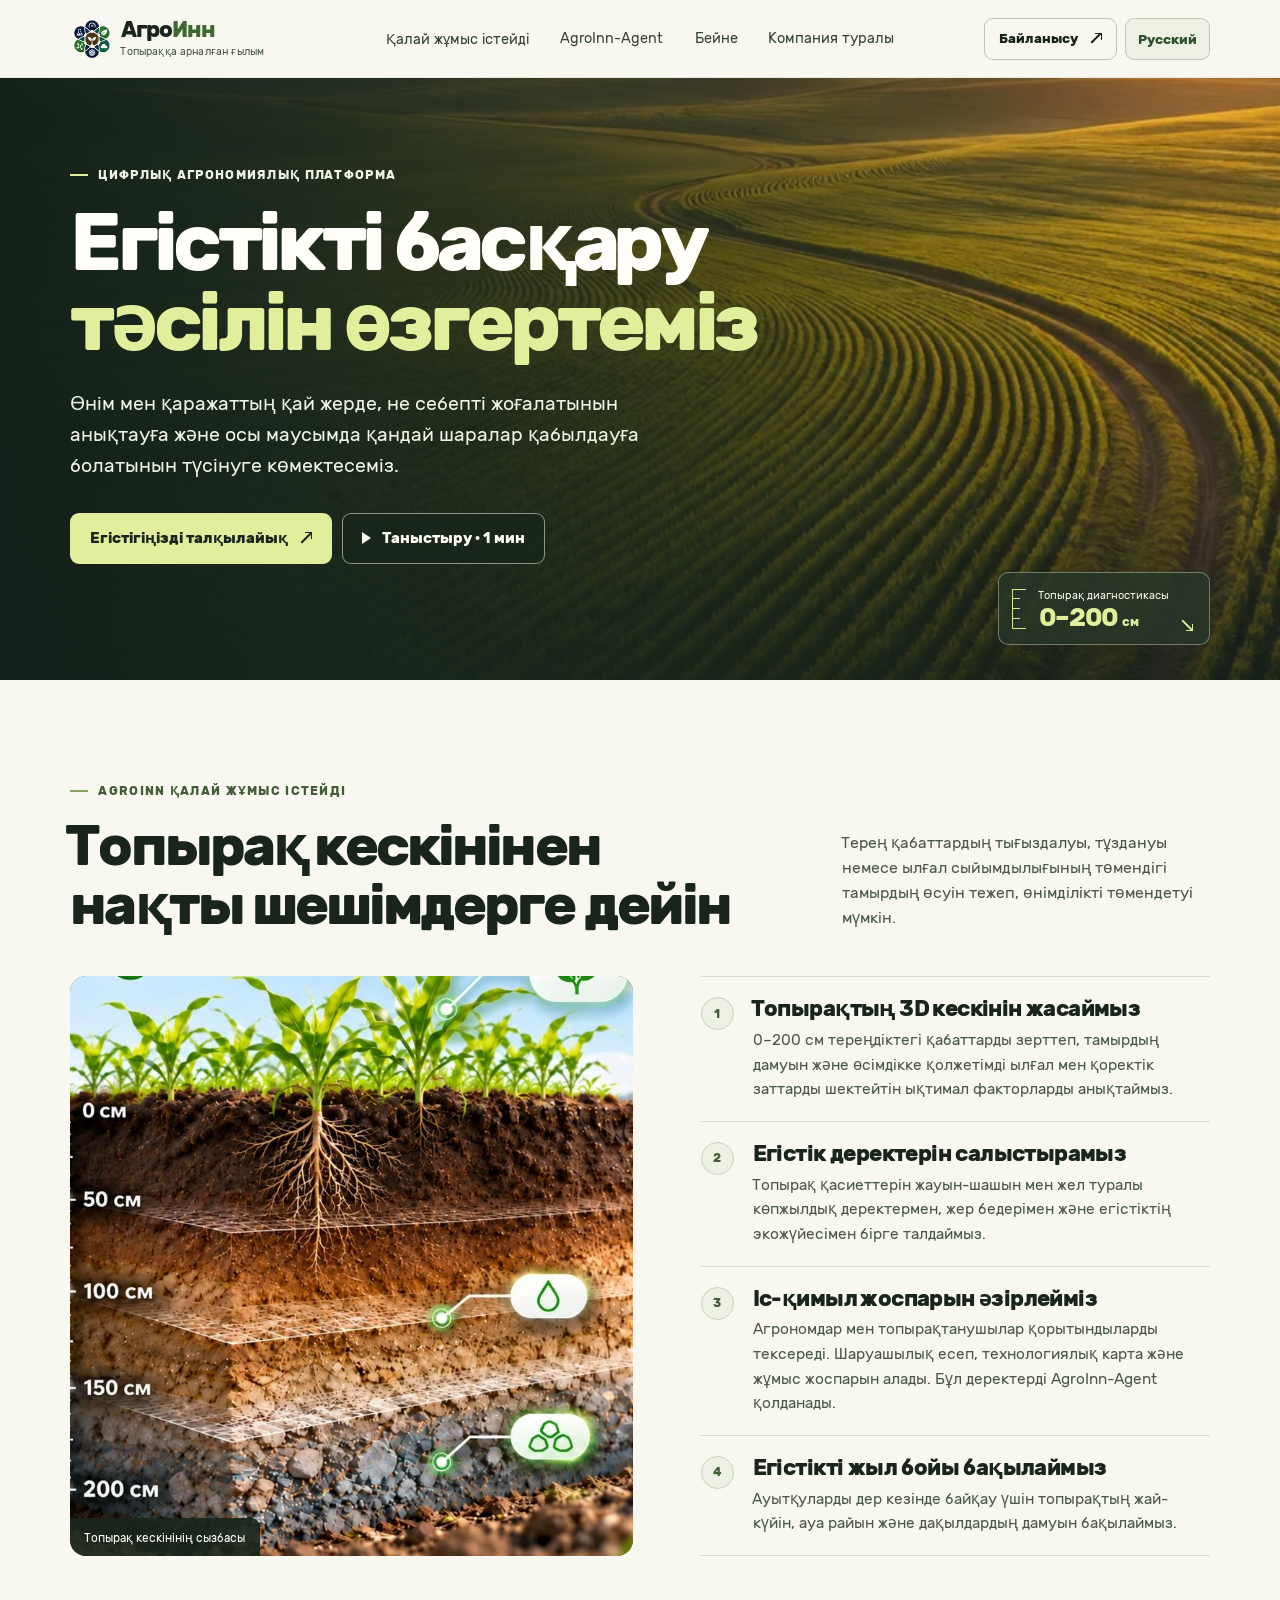
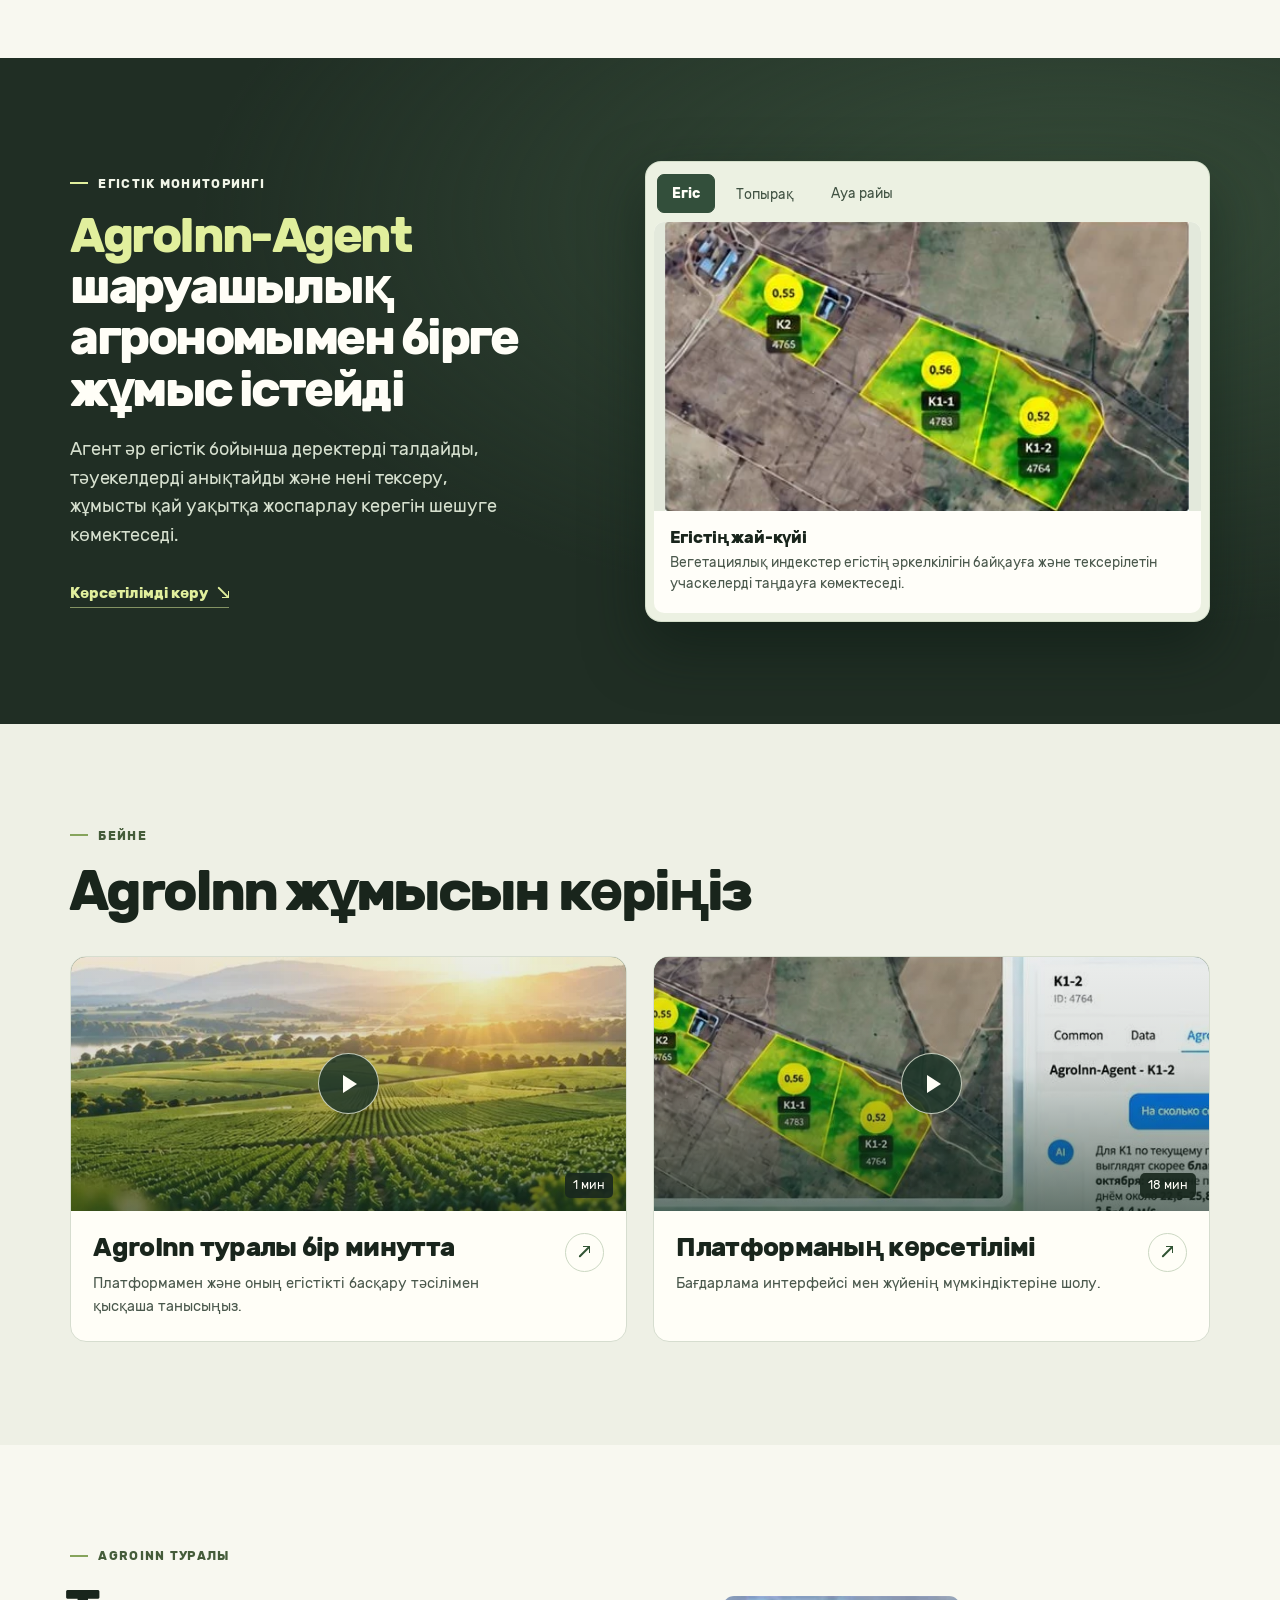
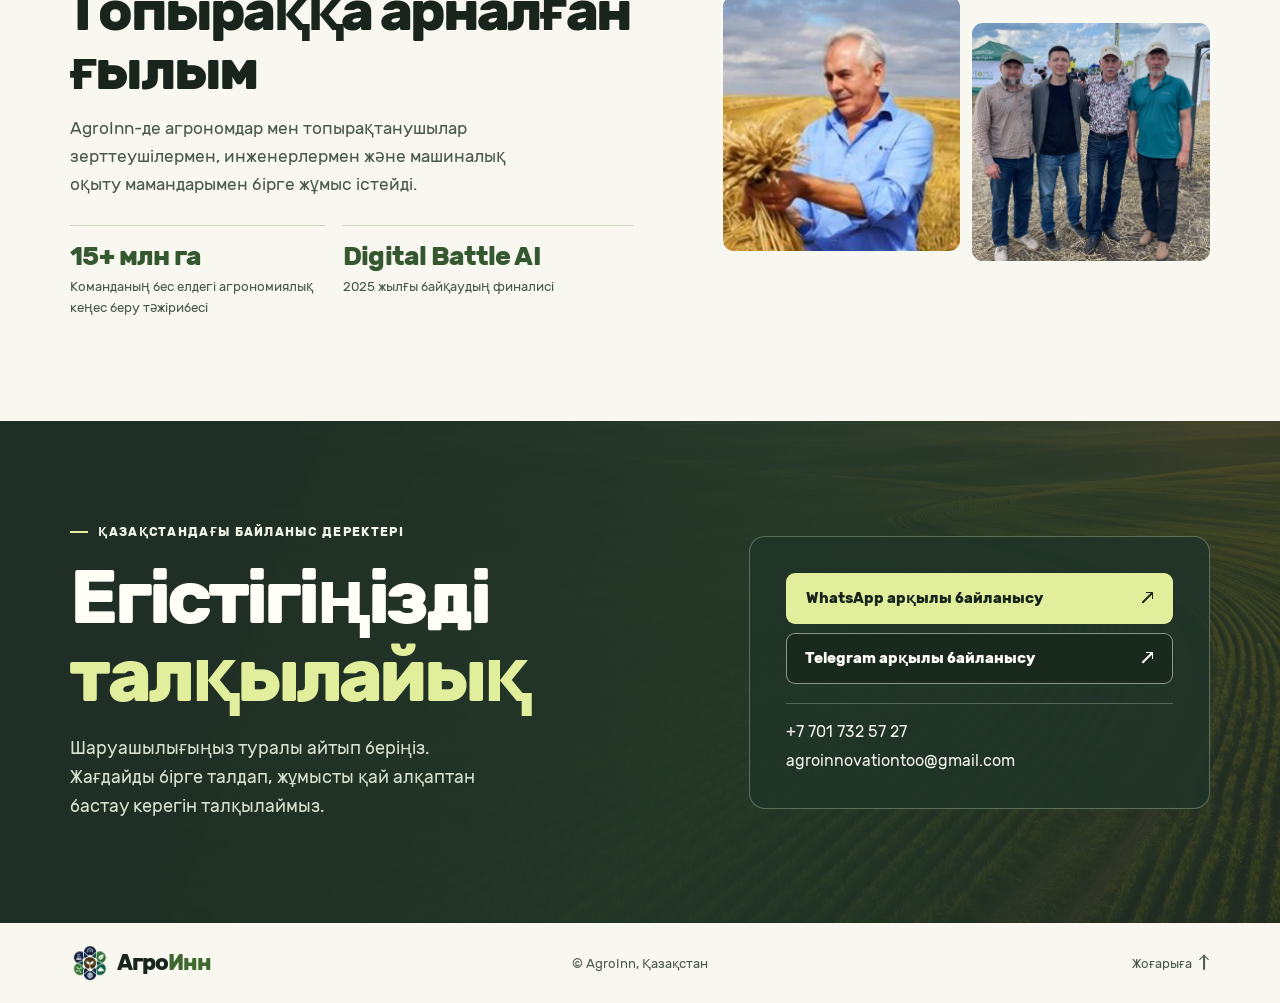
==== kk/index.html @ c6fe21a0 "Publish the bilingual AgroInn site Deploy the Russian and Kazakh pages and their shared static asset" ====
<!doctype html>
<html lang="kk" id="top">
<head>
  <meta charset="utf-8">
  <meta name="viewport" content="width=device-width, initial-scale=1">
  <meta name="theme-color" content="#f8f8f0">
  <title>AgroInn Қазақстан — цифрлық агрономиялық платформа</title>
  <meta name="description" content="AgroInn топырақты терең диагностикалауды, егістікті жыл бойы бақылауды және AgroInn-Agent арқылы агрономға қолдау көрсетуді біріктіреді.">
  <meta property="og:type" content="website">
  <meta property="og:locale" content="kk_KZ">
  <meta property="og:locale:alternate" content="ru_KZ">
  <meta property="og:title" content="AgroInn Қазақстан — цифрлық агрономиялық платформа">
  <meta property="og:description" content="Егістігіңіздің өнімділігін қандай факторлар шектейтінін және осы маусымда қандай шаралар қабылдауға болатынын біліңіз.">
  <meta property="og:image" content="https://agroinn.kz/assets/field-sunrise.webp">
  <link rel="canonical" href="https://agroinn.kz/kk/">
  <link rel="alternate" hreflang="ru-KZ" href="https://agroinn.kz/">
  <link rel="alternate" hreflang="kk-KZ" href="https://agroinn.kz/kk/">
  <link rel="icon" type="image/png" href="../assets/agroinn-mark.png">
  <link rel="preload" href="../assets/rubik-bold.woff" as="font" type="font/woff" crossorigin>
  <link rel="stylesheet" href="../assets/styles.css">
  <script src="../assets/site.js" defer></script>
</head>
<body>
  <a class="skip-link" href="#main">Мазмұнға өту</a>
  <header class="site-header">
    <div class="wrap header-inner">
      <a class="brand" href="#top" aria-label="АгроИнн — басты бетке">
        <img src="../assets/agroinn-mark.png" width="42" height="42" alt="">
        <span class="brand-copy"><strong>Агро<span>Инн</span></strong><small>Топыраққа арналған ғылым</small></span>
      </a>
      <button class="menu-toggle" type="button" aria-label="Мәзір" aria-expanded="false" aria-controls="main-nav" hidden>
        <span class="menu-icon" aria-hidden="true"></span><span class="menu-label">Мәзір</span>
      </button>
      <nav class="main-nav" id="main-nav" aria-label="Сайт бөлімдері">
        <a href="#method">Қалай жұмыс істейді</a>
        <a href="#agent">AgroInn-Agent</a>
        <a href="#video">Бейне</a>
        <a href="#about">Компания туралы</a>
        <a class="mobile-contact" href="#contacts">Байланысу <span class="arrow" aria-hidden="true"></span></a>
      </nav>
      <div class="header-actions">
        <a class="button button-header" href="#contacts">Байланысу <span class="arrow" aria-hidden="true"></span></a>
        <a class="language-toggle" href="../" lang="ru" hreflang="ru" rel="alternate">Русский</a>
      </div>
    </div>
  </header>

  <main id="main">
    <section class="hero" aria-labelledby="hero-title">
      <picture class="hero-photo">
        <source media="(max-width: 680px)" srcset="../assets/field-mobile.webp">
        <img src="../assets/field-sunrise.webp" width="1536" height="1024" alt="" fetchpriority="high">
      </picture>
      <div class="wrap hero-inner">
        <div class="hero-copy">
          <p class="eyebrow eyebrow-light">Цифрлық агрономиялық платформа</p>
          <h1 id="hero-title">Егістікті басқару<br class="hero-break"> <span>тәсілін өзгертеміз</span></h1>
          <p class="hero-description">Өнім мен қаражаттың қай жерде, не себепті жоғалатынын анықтауға және осы маусымда қандай шаралар қабылдауға болатынын түсінуге көмектесеміз.</p>
          <div class="hero-actions">
            <a class="button button-lime" href="#contacts">Егістігіңізді талқылайық <span class="arrow" aria-hidden="true"></span></a>
            <a class="button button-glass" href="https://youtu.be/B897AYDTx4U?si=ij5nQK2fVqhnhRYi" target="_blank" rel="noopener noreferrer">
              <span class="play-triangle" aria-hidden="true"></span>Таныстыру · 1 мин
            </a>
          </div>
        </div>
        <a class="hero-depth" href="#method" aria-label="0–200 сантиметр тереңдіктегі топырақ диагностикасы қалай жүргізіледі">
          <span class="depth-scale" aria-hidden="true"></span>
          <span class="depth-copy">
            <span class="depth-label">Топырақ диагностикасы</span>
            <strong>0–200 <small>см</small></strong>
          </span>
          <span class="depth-arrow arrow arrow-down-right" aria-hidden="true"></span>
        </a>
      </div>
    </section>

    <section class="method section" id="method" aria-labelledby="method-title">
      <div class="wrap">
        <p class="eyebrow">AgroInn қалай жұмыс істейді</p>
        <div class="section-intro">
          <h2 id="method-title">Топырақ кескінінен<br class="wide-break"> нақты шешімдерге дейін</h2>
          <p>Терең қабаттардың тығыздалуы, тұздануы немесе ылғал сыйымдылығының төмендігі тамырдың өсуін тежеп, өнімділікті төмендетуі мүмкін.</p>
        </div>
        <div class="method-grid">
          <figure class="soil-figure">
            <img src="../assets/soil-profile.webp" width="975" height="804" alt="Өсімдік тамырлары мен 200 сантиметрге дейінгі тереңдік шкаласы көрсетілген топырақ кескіні" loading="lazy">
            <figcaption>Топырақ кескінінің сызбасы</figcaption>
          </figure>
          <ol class="method-steps" role="list">
            <li>
              <span class="step-number" aria-hidden="true">1</span>
              <div><h3>Топырақтың 3D кескінін жасаймыз</h3><p>0–200 см тереңдіктегі қабаттарды зерттеп, тамырдың дамуын және өсімдікке қолжетімді ылғал мен қоректік заттарды шектейтін ықтимал факторларды анықтаймыз.</p></div>
            </li>
            <li>
              <span class="step-number" aria-hidden="true">2</span>
              <div><h3>Егістік деректерін салыстырамыз</h3><p>Топырақ қасиеттерін жауын-шашын мен жел туралы көпжылдық деректермен, жер бедерімен және егістіктің экожүйесімен бірге талдаймыз.</p></div>
            </li>
            <li>
              <span class="step-number" aria-hidden="true">3</span>
              <div><h3>Іс-қимыл жоспарын әзірлейміз</h3><p>Агрономдар мен топырақтанушылар қорытындыларды тексереді. Шаруашылық есеп, технологиялық карта және жұмыс жоспарын алады. Бұл деректерді AgroInn-Agent қолданады.</p></div>
            </li>
            <li>
              <span class="step-number" aria-hidden="true">4</span>
              <div><h3>Егістікті жыл бойы бақылаймыз</h3><p>Ауытқуларды дер кезінде байқау үшін топырақтың жай-күйін, ауа райын және дақылдардың дамуын бақылаймыз.</p></div>
            </li>
          </ol>
        </div>
      </div>
    </section>

    <section class="agent section" id="agent" aria-labelledby="agent-title">
      <div class="wrap agent-grid">
        <div class="agent-copy">
          <p class="eyebrow eyebrow-light">Егістік мониторингі</p>
          <h2 id="agent-title"><span>AgroInn-Agent</span> шаруашылық агрономымен бірге жұмыс істейді</h2>
          <p>Агент әр егістік бойынша деректерді талдайды, тәуекелдерді анықтайды және нені тексеру, жұмысты қай уақытқа жоспарлау керегін шешуге көмектеседі.</p>
          <a class="text-link" href="#video">Көрсетілімді көру <span class="arrow arrow-down-right" aria-hidden="true"></span></a>
        </div>
        <div class="product-window">
          <div class="product-tabs" role="tablist" aria-label="Мониторинг деректері" hidden>
            <button type="button" id="tab-crops" role="tab" aria-selected="true" aria-controls="panel-crops">Егіс</button>
            <button type="button" id="tab-soil" role="tab" aria-selected="false" aria-controls="panel-soil" tabindex="-1">Топырақ</button>
            <button type="button" id="tab-weather" role="tab" aria-selected="false" aria-controls="panel-weather" tabindex="-1">Ауа райы</button>
          </div>
          <div class="product-panel" id="panel-crops" role="tabpanel" aria-labelledby="tab-crops">
            <img src="../assets/agent-crops.webp" width="475" height="262" alt="AgroInn-дегі үш учаскенің түрлі түсті аймақтары мен NDVI мәндері көрсетілген карта" loading="lazy">
            <div class="product-caption"><h3>Егістің жай-күйі</h3><p>Вегетациялық индекстер егістің әркелкілігін байқауға және тексерілетін учаскелерді таңдауға көмектеседі.</p></div>
          </div>
          <div class="product-panel" id="panel-soil" role="tabpanel" aria-labelledby="tab-soil">
            <img src="../assets/agent-soil.webp" width="607" height="263" alt="AgroInn-дегі егістік картасы мен топырақ көрсеткіштерінің панелі" loading="lazy">
            <div class="product-caption"><h3>Топырақтың жыртылатын қабаты</h3><p>0–30 см қабаттың талдау күніндегі қасиеттері, соның ішінде көлемдік тығыздығы мен ылғал сыйымдылығы.</p></div>
          </div>
          <div class="product-panel" id="panel-weather" role="tabpanel" aria-labelledby="tab-weather">
            <img src="../assets/agent-weather.webp" width="664" height="279" alt="Жауын-шашын болжамы мен ауа температурасының графигі көрсетілген экран үлгісі" loading="lazy">
            <div class="product-caption"><h3>Ауа райы және жұмысқа қолайлы уақыт</h3><p>Жауын-шашын мен температура болжамы тұқым себуге және басқа да дала жұмыстарына қолайлы уақытты таңдауға көмектеседі.</p></div>
          </div>
        </div>
      </div>
    </section>

    <section class="videos section" id="video" aria-labelledby="video-title">
      <div class="wrap">
        <p class="eyebrow">Бейне</p>
        <h2 id="video-title">AgroInn жұмысын көріңіз</h2>
        <div class="video-grid">
          <a class="video-card" href="https://youtu.be/B897AYDTx4U?si=ij5nQK2fVqhnhRYi" target="_blank" rel="noopener noreferrer" aria-label="AgroInn туралы бір минутта — YouTube сайтында көру">
            <div class="video-cover video-cover-field">
              <img src="../assets/video-promo.webp" width="1035" height="285" alt="" loading="lazy">
              <span class="video-play" aria-hidden="true"><span class="play-triangle"></span></span>
              <span class="video-duration">1 мин</span>
            </div>
            <div class="video-copy">
              <div><h3>AgroInn туралы бір минутта</h3><p>Платформамен және оның егістікті басқару тәсілімен қысқаша танысыңыз.</p></div>
              <span class="video-arrow" aria-hidden="true"><span class="arrow"></span></span>
            </div>
          </a>
          <a class="video-card" href="https://youtu.be/qmFIRGveGB4?si=rMNUyUHoZaWb1UUK" target="_blank" rel="noopener noreferrer" aria-label="Платформаның 18 минуттық көрсетілімі — YouTube сайтында көру">
            <div class="video-cover video-cover-system">
              <img src="../assets/video-demonstration.webp" width="918" height="274" alt="" loading="lazy">
              <span class="video-play" aria-hidden="true"><span class="play-triangle"></span></span>
              <span class="video-duration">18 мин</span>
            </div>
            <div class="video-copy">
              <div><h3>Платформаның көрсетілімі</h3><p>Бағдарлама интерфейсі мен жүйенің мүмкіндіктеріне шолу.</p></div>
              <span class="video-arrow" aria-hidden="true"><span class="arrow"></span></span>
            </div>
          </a>
        </div>
      </div>
    </section>

    <section class="about section" id="about" aria-labelledby="about-title">
      <div class="wrap about-grid">
        <div>
          <p class="eyebrow">AgroInn туралы</p>
          <h2 id="about-title">Топыраққа арналған ғылым</h2>
          <p class="about-description">AgroInn-де агрономдар мен топырақтанушылар зерттеушілермен, инженерлермен және машиналық оқыту мамандарымен бірге жұмыс істейді.</p>
          <div class="credentials">
            <div><strong>15+ млн га</strong><p>Команданың бес елдегі агрономиялық кеңес беру тәжірибесі</p></div>
            <div><strong>Digital Battle AI</strong><p>2025 жылғы байқаудың финалисі</p></div>
          </div>
        </div>
        <div class="team-photos">
          <img src="../assets/agronomist.webp" width="264" height="224" alt="AgroInn агрономы егістікте масақты қарап тұр" loading="lazy">
          <img class="team-group-photo" src="../assets/team-group.webp" width="959" height="960" alt="Ауыл шаруашылығы көрмесіндегі топтық сурет" loading="lazy">
        </div>
      </div>
    </section>

    <section class="contact section" id="contacts" aria-labelledby="contact-title">
      <div class="wrap contact-grid">
        <div class="contact-copy">
          <p class="eyebrow eyebrow-light">Қазақстандағы байланыс деректері</p>
          <h2 id="contact-title">Егістігіңізді <span>талқылайық</span></h2>
          <p>Шаруашылығыңыз туралы айтып беріңіз. Жағдайды бірге талдап, жұмысты қай алқаптан бастау керегін талқылаймыз.</p>
        </div>
        <div class="contact-panel">
          <div class="contact-buttons">
            <a class="button button-lime" href="https://wa.me/77017325727" target="_blank" rel="noopener noreferrer">
              WhatsApp арқылы байланысу <span class="arrow" aria-hidden="true"></span>
            </a>
            <a class="button button-glass" href="https://t.me/OljasZhanybekov" target="_blank" rel="noopener noreferrer">
              Telegram арқылы байланысу <span class="arrow" aria-hidden="true"></span>
            </a>
          </div>
          <address class="contact-details">
            <a href="tel:+77017325727">+7 701 732 57 27</a>
            <a href="mailto:agroinnovationtoo@gmail.com">agroinnovationtoo@gmail.com</a>
          </address>
        </div>
      </div>
    </section>
  </main>

  <footer class="site-footer">
    <div class="wrap footer-inner">
      <a class="brand" href="#top" aria-label="АгроИнн — беттің басына өту">
        <img src="../assets/agroinn-mark.png" width="38" height="38" alt="">
        <span class="brand-copy"><strong>Агро<span>Инн</span></strong></span>
      </a>
      <p>© AgroInn, Қазақстан</p>
      <a class="back-to-top" href="#top">Жоғарыға <span class="arrow arrow-up" aria-hidden="true"></span></a>
    </div>
  </footer>
</body>
</html>
---- assets/styles.css ----
@font-face {
  font-family: Rubik;
  src: url("./rubik-regular.woff") format("woff");
  font-weight: 400;
  font-display: swap;
}

@font-face {
  font-family: Rubik;
  src: url("./rubik-bold.woff") format("woff");
  font-weight: 700;
  font-display: swap;
}

@font-face {
  font-family: "Noto Sans Kazakh";
  src: url("./noto-sans-kazakh-regular.woff") format("woff");
  font-weight: 400;
  font-display: swap;
}

@font-face {
  font-family: "Noto Sans Kazakh";
  src: url("./noto-sans-kazakh-bold.woff") format("woff");
  font-weight: 700;
  font-display: swap;
}

:root {
  color-scheme: light;
  --paper: #f8f8f0;
  --white: #fffef7;
  --moss: #435d36;
  --ink: #19251c;
  --muted: #4a584c;
  --line: #d7dccd;
  --forest: #202e24;
  --lime: #e1ef9d;
  --light-muted: #d6e0cf;
  --radius: 16px;
  --page-padding: clamp(22px, 5.5vw, 92px);
  background: var(--paper);
  color: var(--ink);
  font-family: Rubik, "Noto Sans Kazakh", system-ui, sans-serif;
  font-synthesis: none;
}

*, *::before, *::after { box-sizing: border-box; }
[hidden] { display: none !important; }
html { scroll-behavior: smooth; }
body { margin: 0; }
img { display: block; max-width: 100%; }
a { color: inherit; text-decoration: none; }
button { font: inherit; color: inherit; }
p, h1, h2, h3, figure { margin: 0; }
h1, h2, h3 { font-weight: 700; }
h2 { font-size: clamp(2.25rem, 4.4vw, 4.4rem); letter-spacing: -.052em; line-height: 1.04; }
h3 { letter-spacing: -.027em; }
p { line-height: 1.6; }

:focus-visible {
  outline: 2px solid #1a683b;
  outline-offset: 5px;
}

.wrap {
  width: min(1280px, calc(100% - 2 * var(--page-padding)));
  margin-inline: auto;
}

.section {
  padding-block: clamp(66px, 8vw, 118px);
  scroll-margin-top: 14px;
}

.skip-link {
  position: fixed;
  z-index: 20;
  top: 12px;
  left: 12px;
  padding: 12px 15px;
  transform: translateY(calc(-100% - 20px));
  background: var(--white);
  border-radius: 6px;
}

.skip-link:focus { transform: none; }

.site-header {
  position: relative;
  z-index: 2;
  background: var(--paper);
  border-bottom: 1px solid #34433515;
}

.header-inner {
  min-height: 77px;
  display: grid;
  grid-template-columns: minmax(max-content, 1fr) auto minmax(max-content, 1fr);
  align-items: center;
  gap: clamp(18px, 3.2vw, 44px);
}

.brand {
  display: inline-flex;
  width: max-content;
  align-items: center;
  gap: 9px;
}

.brand img { flex: none; object-fit: contain; }
.brand-copy { display: grid; gap: 3px; }
.brand strong { font-size: 1.4rem; line-height: 1; letter-spacing: -.05em; }
.brand strong span { color: #3e682f; }
.brand small { color: var(--muted); font-size: .66rem; letter-spacing: .015em; }

.main-nav {
  display: flex;
  align-items: center;
  gap: clamp(18px, 2.45vw, 40px);
  color: #344237;
  font-size: .9rem;
}

.main-nav a { padding-block: 9px; white-space: nowrap; }
.main-nav a:hover { color: #265b2d; text-decoration: underline; text-underline-offset: .33em; }
.mobile-contact { display: none; }
.menu-toggle { display: none; }

.header-actions {
  display: flex;
  align-items: center;
  justify-self: end;
  gap: 8px;
  white-space: nowrap;
}

.language-toggle {
  display: inline-grid;
  min-height: 42px;
  place-items: center;
  padding-inline: 12px;
  border: 1px solid #bdc8b7;
  border-radius: 9px;
  background: #ecf1e3;
  color: #2e5230;
  font-size: .84rem;
  font-weight: 700;
  transition: background-color .18s ease, border-color .18s ease;
}

.language-toggle:hover { background: #e0ead4; border-color: #98ad90; }

.button {
  min-height: 51px;
  display: inline-flex;
  align-items: center;
  justify-content: center;
  gap: 12px;
  width: fit-content;
  padding: 11px 19px;
  border: 1px solid transparent;
  border-radius: 9px;
  font-size: .94rem;
  font-weight: 700;
  line-height: 1.25;
  transition: background-color .18s ease, border-color .18s ease, color .18s ease;
}

.button-header {
  min-height: 42px;
  border-color: #bdc8b7;
  padding-inline: 14px;
  font-size: .84rem;
}

.button-header:hover { background: #e9eed9; border-color: #aab9a2; }

.arrow {
  position: relative;
  display: inline-block;
  width: 12px;
  height: 12px;
  flex: none;
  vertical-align: middle;
}

.arrow::before, .arrow::after {
  content: "";
  position: absolute;
}

.arrow::before {
  bottom: 1px;
  left: 1px;
  width: 13.5px;
  height: 1.5px;
  border-radius: 1px;
  background: currentColor;
  transform: rotate(-45deg);
  transform-origin: left center;
}

.arrow::after {
  top: 0;
  right: 0;
  width: 7px;
  height: 7px;
  border-top: 1.5px solid;
  border-right: 1.5px solid;
}

.arrow-down-right { transform: rotate(90deg); }
.arrow-up { transform: rotate(-45deg); }

.button-lime { background: var(--lime); color: var(--ink); }
.button-lime:hover { background: #f0ffc0; }
.button-glass { background: #17251cb3; border-color: #f2f4e48a; color: #fffef7; }
.button-glass:hover { background: #314837; border-color: #ffffffb3; }

.eyebrow {
  display: flex;
  align-items: center;
  gap: 10px;
  margin-bottom: 18px;
  color: #455c3a;
  font-size: clamp(.69rem, 1.1vw, .77rem);
  font-weight: 700;
  letter-spacing: .105em;
  line-height: 1.4;
  text-transform: uppercase;
}

.eyebrow::before {
  content: "";
  width: 18px;
  height: 2px;
  flex: none;
  background: #86a45c;
}

.eyebrow-light { color: #f0f4e7; }
.eyebrow-light::before { background: var(--lime); }

.hero {
  position: relative;
  isolation: isolate;
  min-height: clamp(555px, 47vw, 710px);
  display: grid;
  background: #26372a;
  color: #fffef8;
}

.hero-photo, .hero::before {
  position: absolute;
  z-index: -1;
  inset: 0;
  pointer-events: none;
}

.hero-photo { z-index: -2; overflow: hidden; }
.hero-photo img { width: 100%; height: 100%; object-fit: cover; object-position: center 40%; }

.hero::before {
  content: "";
  background:
    linear-gradient(90deg, #112019f5 0%, #16251dd9 21%, #1c291c70 59%, #31402b00 88%),
    linear-gradient(0deg, #121e1ac7 0%, #1a261c0a 64%);
}

.hero-inner {
  position: relative;
  display: grid;
  align-items: center;
  padding-top: 38px;
  padding-bottom: 66px;
}

.hero-copy { width: min(850px, 100%); }
.hero .eyebrow { margin-bottom: 20px; }

.hero h1 {
  font-size: clamp(3.4rem, 6.3vw, 6.25rem);
  line-height: .99;
  letter-spacing: -.058em;
}

.hero h1 span { color: var(--lime); }
.hero-description {
  max-width: 570px;
  text-wrap: pretty;
  margin-top: 25px;
  color: #f0f4e7;
  font-size: clamp(1.03rem, 1.62vw, 1.22rem);
}

.hero-actions { display: flex; flex-wrap: wrap; gap: 10px; margin-top: 31px; }

.play-triangle {
  width: 0;
  height: 0;
  flex: none;
  border-top: 6px solid transparent;
  border-bottom: 6px solid transparent;
  border-left: 9px solid currentColor;
}

.hero-depth {
  position: absolute;
  right: 0;
  bottom: 35px;
  display: grid;
  grid-template-columns: 15px auto 13px;
  align-items: center;
  gap: 12px;
  padding: 14px 15px 13px 13px;
  border: 1px solid #f5fade5e;
  border-radius: 10px;
  background: #283729cf;
  color: #f7f9ed;
  transition: background-color .18s ease, border-color .18s ease;
}

.hero-depth:hover { background: #263b2c; border-color: #f5fadea5; }
.depth-scale {
  display: block;
  width: 14px;
  height: 40px;
  border-block: 1px solid #d9e68a;
  border-inline-start: 1px solid #d9e68a;
  background: repeating-linear-gradient(to bottom, transparent 0 8px, #d9e68a 8px 9px, transparent 9px 10px) left / 7px 100% no-repeat;
}

.depth-copy { display: grid; gap: 3px; }
.depth-label { font-size: .68rem; }
.depth-copy strong { color: var(--lime); white-space: nowrap; font-size: 1.6rem; letter-spacing: -.04em; line-height: 1; }
.depth-copy small { font-size: .79rem; letter-spacing: 0; }
.depth-arrow { align-self: end; color: var(--lime); }

.hero :focus-visible, .agent :focus-visible, .contact :focus-visible {
  outline-color: var(--lime);
}

.section-intro {
  display: grid;
  grid-template-columns: 1.5fr .78fr;
  align-items: end;
  gap: clamp(26px, 5vw, 80px);
  margin-bottom: 42px;
}

.section-intro > p {
  padding-bottom: 4px;
  color: var(--muted);
  font-size: clamp(.98rem, 1.23vw, 1.14rem);
}

.method-grid {
  display: grid;
  grid-template-columns: 1.05fr .95fr;
  align-items: stretch;
  gap: clamp(28px, 5.3vw, 84px);
}

.soil-figure {
  position: relative;
  min-height: 435px;
  overflow: hidden;
  border-radius: var(--radius);
  background: #614d3a;
}

.soil-figure img {
  position: absolute;
  width: 100%;
  height: 100%;
  object-fit: cover;
  object-position: center 48%;
}

.soil-figure figcaption {
  position: absolute;
  bottom: 0;
  left: 0;
  padding: 11px 15px;
  background: #1a261de8;
  color: var(--white);
  border-top-right-radius: 9px;
  font-size: .74rem;
}

.method-steps {
  margin: 0;
  padding: 0;
  list-style: none;
  align-self: center;
}

.method-steps li {
  display: grid;
  grid-template-columns: 39px 1fr;
  gap: 13px;
  align-items: start;
  min-height: 100px;
  padding-block: 19px;
  border-top: 1px solid var(--line);
}

.method-steps li:last-child { border-bottom: 1px solid var(--line); }
.step-number {
  display: grid;
  place-items: center;
  width: 33px;
  height: 33px;
  margin-top: 1px;
  border: 1px solid #c7d2be;
  border-radius: 50%;
  background: #edf1e3;
  color: var(--moss);
  font-size: .76rem;
  font-weight: 700;
}

.method-steps h3 { margin-bottom: 5px; font-size: clamp(1.03rem, 1.85vw, 1.38rem); line-height: 1.22; }
.method-steps p { color: var(--muted); font-size: clamp(.9rem, 1.2vw, 1.03rem); }

.agent {
  overflow: hidden;
  background: radial-gradient(ellipse at 84% 24%, #364c39 0%, transparent 58%), var(--forest);
  color: var(--white);
}

.agent-grid {
  display: grid;
  grid-template-columns: .87fr 1fr;
  align-items: center;
  gap: clamp(32px, 6.45vw, 98px);
}

.agent h2 { font-size: clamp(2.1rem, 3.85vw, 3.8rem); }
.agent h2 span, .contact h2 span { color: var(--lime); }

.agent-copy > p:not(.eyebrow), .contact-copy > p:not(.eyebrow) {
  margin-top: 20px;
  max-width: 440px;
  color: var(--light-muted);
  font-size: clamp(1rem, 1.46vw, 1.125rem);
}

.text-link {
  display: inline-flex;
  align-items: center;
  gap: 9px;
  margin-top: 27px;
  padding-block: 5px;
  color: var(--lime);
  border-bottom: 1px solid #e1ef9d85;
  font-size: .94rem;
  font-weight: 700;
}

.text-link:hover { border-color: currentColor; }

.product-window {
  min-width: 0;
  padding: 8px;
  border: 1px solid #a9c0a260;
  border-radius: var(--radius);
  background: #ecf1e2;
  color: var(--ink);
  box-shadow: 0 25px 57px #0d1b1490;
}

.product-tabs {
  display: flex;
  gap: 7px;
  padding: 4px 3px 9px;
}

.product-tabs button {
  min-height: 39px;
  padding: 7px 14px;
  border: 1px solid transparent;
  border-radius: 7px;
  background: transparent;
  color: #405242;
  font-size: .86rem;
  cursor: pointer;
}

.product-tabs button:hover { background: #dde7d5; color: var(--ink); }
.product-tabs button[aria-selected="true"] {
  border-color: #334f3b;
  background: #334f3b;
  color: #fffef7;
  font-weight: 700;
}

.product-tabs button:focus-visible, .product-panel:focus-visible {
  outline-color: #2e6937;
  outline-offset: 0;
}

.product-panel {
  overflow: hidden;
  border-radius: 10px;
  background: #fffef9;
}

.product-panel + .product-panel { margin-top: 8px; }
.product-panel[hidden] + .product-panel { margin-top: 0; }

.product-panel img {
  width: 100%;
  height: auto;
  aspect-ratio: 1.89;
  object-fit: contain;
  background: #e3e9dc;
}

.product-caption { min-height: 102px; padding: 14px 16px 13px; }
.product-caption h3 { margin-bottom: 4px; font-size: 1.03rem; letter-spacing: -.01em; }
.product-caption p { color: var(--muted); font-size: .86rem; line-height: 1.5; }

.videos { background: #eef0e5; }
.video-grid {
  display: grid;
  grid-template-columns: repeat(2, minmax(0, 1fr));
  gap: clamp(16px, 2.1vw, 30px);
  margin-top: 35px;
}

.video-card {
  display: flex;
  min-width: 0;
  flex-direction: column;
  overflow: hidden;
  border: 1px solid #d6ddcf;
  border-radius: var(--radius);
  background: var(--white);
  transition: border-color .18s ease, box-shadow .18s ease;
}

.video-card:hover { border-color: #98aa8e; box-shadow: 0 8px 26px #2c44221e; }

.video-cover {
  position: relative;
  display: grid;
  place-items: center;
  aspect-ratio: 2.18;
  isolation: isolate;
  background: #36543b;
  color: var(--white);
}

.video-cover img {
  position: absolute;
  z-index: -2;
  width: 100%;
  height: 100%;
  object-fit: cover;
}

.video-cover::after {
  content: "";
  position: absolute;
  z-index: -1;
  inset: 0;
  background: linear-gradient(0deg, #152d21a6, #152d2126 57%, #152d2114);
}

.video-cover-field img { object-position: 72% center; }
.video-cover-system img { object-position: 31% center; }

.video-play {
  display: grid;
  width: 61px;
  height: 61px;
  place-items: center;
  border: 1px solid #f4f9e9bd;
  border-radius: 50%;
  background: #20372bdb;
  color: var(--white);
  transition: color .18s ease, background-color .18s ease;
}

.video-play .play-triangle {
  margin-left: 4px;
  border-top-width: 9px;
  border-bottom-width: 9px;
  border-left-width: 14px;
}

.video-card:hover .video-play { background: var(--lime); color: var(--ink); }

.video-duration {
  position: absolute;
  right: 13px;
  bottom: 13px;
  padding: 5px 8px;
  border-radius: 5px;
  background: #18281eea;
  font-size: .77rem;
  line-height: 1.2;
}

.video-copy {
  display: flex;
  flex: 1;
  justify-content: space-between;
  gap: 16px;
  padding: 22px 22px 23px;
}

.video-copy h3 { font-size: clamp(1.17rem, 2.1vw, 1.63rem); line-height: 1.18; }
.video-copy p { margin-top: 8px; max-width: 430px; color: var(--muted); font-size: .91rem; }
.video-arrow {
  display: grid;
  flex: none;
  width: 39px;
  height: 39px;
  place-items: center;
  align-self: flex-start;
  border: 1px solid #ccd8c3;
  border-radius: 50%;
  color: #315333;
}

.about-grid {
  display: grid;
  grid-template-columns: 1.04fr .9fr;
  align-items: center;
  gap: clamp(36px, 7vw, 112px);
}

.about-description { max-width: 490px; margin-top: 16px; color: var(--muted); font-size: 1.08rem; }
.credentials {
  display: grid;
  grid-template-columns: .88fr 1fr;
  gap: 18px;
  margin-top: 27px;
}

.credentials > div { border-top: 1px solid #cdd5c3; padding-top: 14px; }
.credentials strong { display: block; color: #365831; font-size: clamp(1.13rem, 2.1vw, 1.65rem); letter-spacing: -.035em; }
.credentials p { margin-top: 4px; color: var(--muted); font-size: .83rem; }

.team-photos {
  display: grid;
  grid-template-columns: 1fr 1fr;
  align-items: center;
  gap: 12px;
  padding-bottom: 19px;
}

.team-photos img { width: 100%; height: auto; border-radius: 11px; }
.team-photos img:first-child { aspect-ratio: .93; object-fit: cover; }
.team-photos img:nth-child(2) { transform: translateY(19px); }

.contact {
  position: relative;
  isolation: isolate;
  overflow: hidden;
  background: #253b2c;
  color: var(--white);
}

.contact::before {
  content: "";
  position: absolute;
  z-index: -1;
  inset: 0;
  background:
    linear-gradient(110deg, #202f25 18%, #223729eb 54%, #202f24c4 100%),
    url("./field-sunrise.webp") center 55% / cover;
}

.contact-grid {
  display: grid;
  grid-template-columns: 1fr .8fr;
  align-items: center;
  gap: clamp(24px, 8vw, 115px);
}

.contact h2 { font-size: clamp(2.6rem, 5.85vw, 5.5rem); }
.contact h2 span { display: block; }
.contact-panel {
  min-width: 0;
  padding: clamp(19px, 3.1vw, 36px);
  border: 1px solid #c1d5b35e;
  border-radius: var(--radius);
  background: #203428e0;
}

.contact-buttons {
  display: grid;
  gap: 9px;
}

.contact-buttons .button { width: 100%; justify-content: space-between; }
.contact-details {
  display: grid;
  gap: 8px;
  justify-items: start;
  margin-top: 19px;
  padding-top: 17px;
  border-top: 1px solid #c1d5b352;
  color: #f0f4e9;
  font-style: normal;
  overflow-wrap: anywhere;
}

.contact-details a { line-height: 1.34; }
.contact-details a:hover { text-decoration: underline; text-underline-offset: .2em; }

.site-footer { background: var(--paper); }

.footer-inner {
  display: grid;
  grid-template-columns: 1fr auto 1fr;
  align-items: center;
  gap: 11px;
  min-height: 80px;
}

.footer-inner p, .back-to-top { font-size: .82rem; color: var(--muted); }
.back-to-top { justify-self: end; display: flex; align-items: center; gap: 6px; }
.back-to-top:hover { text-decoration: underline; text-underline-offset: .25em; }

@media (max-width: 1050px) {
  .hero h1 { font-size: clamp(3.35rem, 7.25vw, 5.2rem); }
  .section-intro { grid-template-columns: 1.36fr .8fr; }
  .wide-break { display: none; }
}

@media (max-width: 1080px) {
  .header-inner {
    grid-template-columns: minmax(0, 1fr) auto auto;
    gap: 0 10px;
    min-height: 66px;
  }
  .header-inner > .brand { min-height: 66px; width: fit-content; }
  .header-actions { grid-column: 3; grid-row: 1; }
  .button-header { display: none; }
  .mobile-contact { display: flex; align-items: center; gap: 7px; }
  .menu-toggle {
    grid-column: 2;
    grid-row: 1;
    align-items: center;
    gap: 8px;
    min-height: 42px;
    padding: 8px 11px;
    border: 1px solid #bdc8b7;
    border-radius: 8px;
    background: transparent;
    font-size: .87rem;
    font-weight: 700;
    cursor: pointer;
  }
  .site-header.has-menu-toggle .menu-toggle { display: inline-flex; }
  .menu-icon, .menu-icon::before, .menu-icon::after {
    display: block;
    width: 15px;
    height: 1.5px;
    background: var(--ink);
    transition: transform .18s ease;
  }
  .menu-icon { position: relative; }
  .menu-icon::before, .menu-icon::after { position: absolute; left: 0; content: ""; }
  .menu-icon::before { top: -5px; }
  .menu-icon::after { top: 5px; }
  .menu-toggle[aria-expanded="true"] .menu-icon { background: transparent; }
  .menu-toggle[aria-expanded="true"] .menu-icon::before { transform: translateY(5px) rotate(45deg); }
  .menu-toggle[aria-expanded="true"] .menu-icon::after { transform: translateY(-5px) rotate(-45deg); }

  .main-nav {
    grid-column: 1 / -1;
    grid-row: 2;
    width: 100%;
    flex-direction: column;
    align-items: stretch;
    gap: 0;
    padding-block: 1px 11px;
  }
  .main-nav a { min-height: 43px; padding: 12px 2px; border-top: 1px solid var(--line); }
  .site-header.has-menu-toggle .main-nav {
    position: absolute;
    top: 100%;
    right: 0;
    left: 0;
    padding-inline: var(--page-padding);
    background: var(--paper);
    border-bottom: 1px solid var(--line);
    box-shadow: 0 16px 22px #17261a22;
  }
  .site-header.has-menu-toggle .menu-toggle[aria-expanded="false"] + .main-nav { display: none; }
}

@media (max-width: 850px) {
  .hero { min-height: 590px; }
  .hero-inner { padding-bottom: 120px; }
  .hero-depth { bottom: 25px; }
  .section-intro { grid-template-columns: 1fr; gap: 15px; margin-bottom: 27px; }
  .section-intro > p { max-width: 550px; }
  .method-grid { gap: 26px; }
  .soil-figure { min-height: 400px; }
  .method-steps li { min-height: 0; padding-block: 13px; }
  .agent-grid { gap: 25px; }
  .about-grid { gap: 25px; }
  .contact-grid { grid-template-columns: 1fr .9fr; gap: 24px; }
}

@media (max-width: 680px) {
  .hero { min-height: 625px; }
  .hero-photo img { object-position: center 57%; }
  .hero::before {
    background:
      linear-gradient(90deg, #15231ce0 0%, #19291fa6 56%, #253c2b44 100%),
      linear-gradient(0deg, #18261ac4 0%, #18251a10 86%);
  }
  .hero-inner { padding-top: 39px; padding-bottom: 126px; }
  .hero h1 { font-size: clamp(2.56rem, 9vw, 3.9rem); line-height: 1.02; }
  .hero .eyebrow { max-width: 295px; margin-bottom: 16px; }
  .hero-description { margin-top: 19px; max-width: 440px; }
  .hero-actions { margin-top: 22px; }
  .hero-depth { right: auto; left: 0; min-width: 183px; }
  .section { padding-block: 59px; }
  .eyebrow { margin-bottom: 12px; }
  .method-grid, .agent-grid, .about-grid, .contact-grid, .video-grid {
    grid-template-columns: minmax(0, 1fr);
  }

  .soil-figure { min-height: 0; aspect-ratio: 1.18; }
  .method-steps li { padding-block: 15px; }
  .agent-grid { gap: 26px; }
  .agent-copy > p:not(.eyebrow), .contact-copy > p:not(.eyebrow) { margin-top: 15px; }
  .text-link { margin-top: 14px; }
  .video-grid { margin-top: 24px; }
  .video-copy { padding: 17px 16px 19px; }
  .video-arrow { width: 34px; height: 34px; }
  .video-play { width: 52px; height: 52px; }
  .team-photos { max-width: 450px; }
  .about-description { font-size: 1rem; }
  .contact-grid { gap: 24px; }
  .contact-details { font-size: clamp(.8rem, 4vw, 1rem); }
  .footer-inner { min-height: 74px; }
  .footer-inner .brand { gap: 4px; }
  .footer-inner .brand img { width: 29px; height: 29px; }
  .footer-inner .brand strong { font-size: 1.04rem; }
}

@media (max-width: 390px) {
  .hero-actions { flex-direction: column; align-items: flex-start; }
  .hero-actions .button { min-height: 47px; }
  .hero-depth { bottom: 20px; }
  .footer-inner { grid-template-columns: 1fr auto; padding-block: 12px; }
  .footer-inner p { grid-row: 2; grid-column: 1 / -1; }
  .back-to-top { grid-column: 2; grid-row: 1; }
}

@media (max-width: 440px) {
  .header-inner { column-gap: 8px; }
  .header-inner > .brand { gap: 6px; }
  .header-inner > .brand img { width: 34px; height: 34px; }
  .header-inner .brand strong { font-size: 1.2rem; }
  .header-inner .brand small { font-size: .59rem; }
  .menu-toggle { width: 42px; justify-content: center; }
  .menu-label { display: none; }
  .language-toggle { padding-inline: 9px; }
  html[lang="kk"] .hero h1 { font-size: clamp(1.68rem, 9.15vw, 2.4rem); }
}

@media (max-width: 360px) {
  .hero h1 { font-size: clamp(1.75rem, 10.6vw, 2.12rem); }
  .hero-actions .button { padding-inline: 14px; font-size: .88rem; }
  .contact-buttons .button { padding-inline: 12px; font-size: .84rem; }
}

@media (prefers-reduced-motion: reduce) {
  *, *::before, *::after { scroll-behavior: auto !important; transition: none !important; }
}
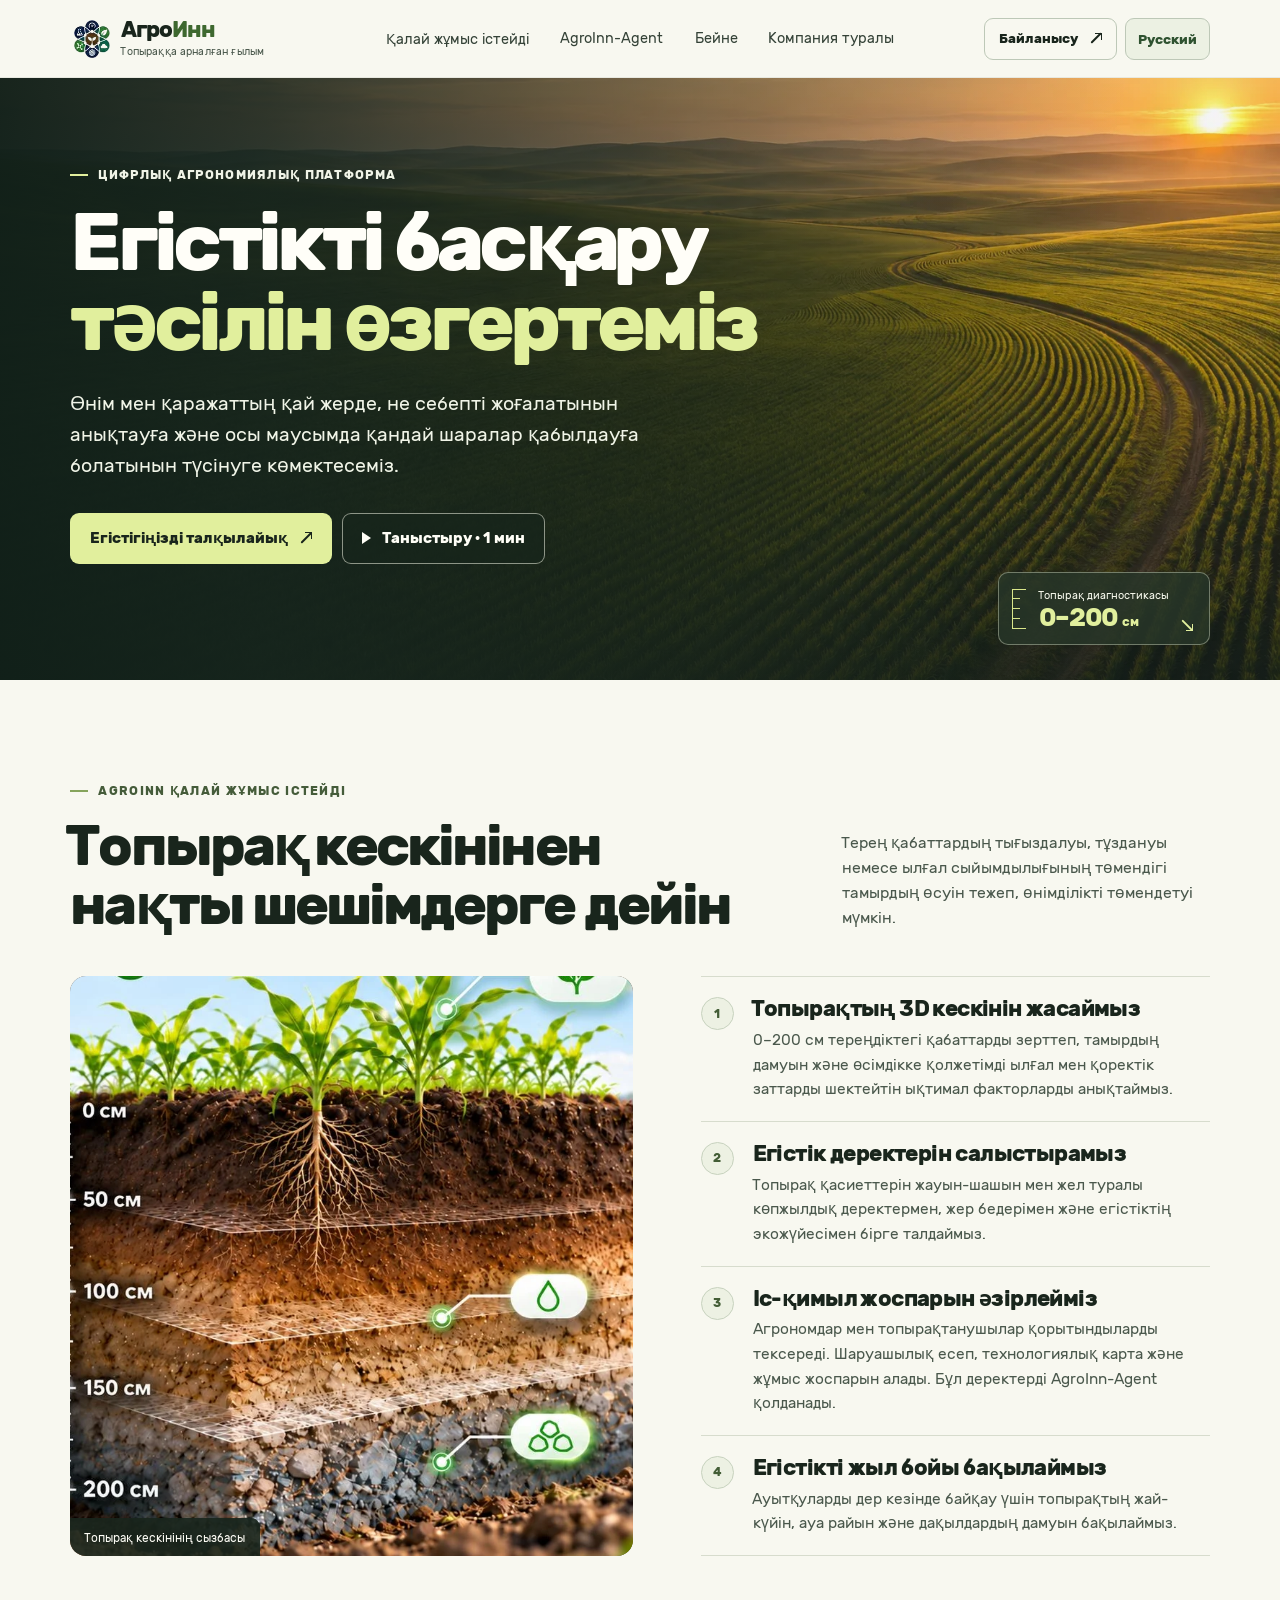
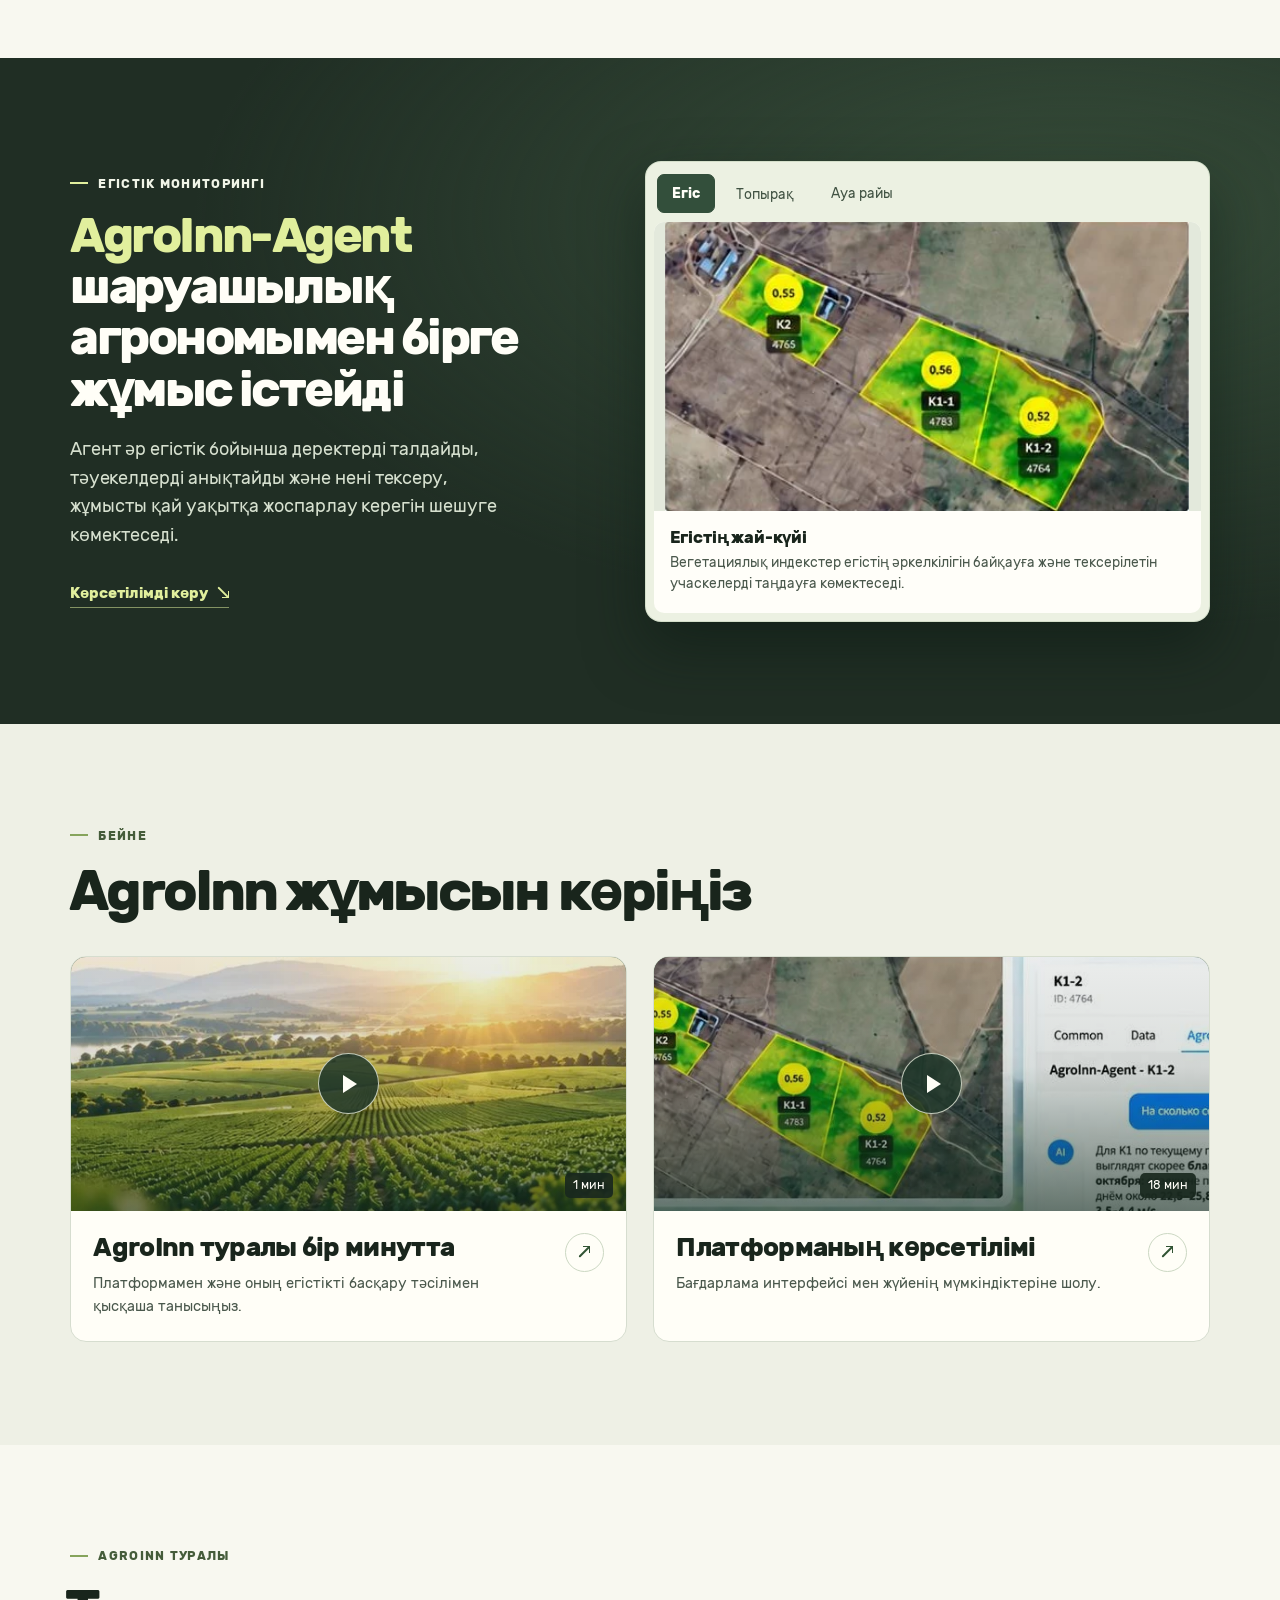
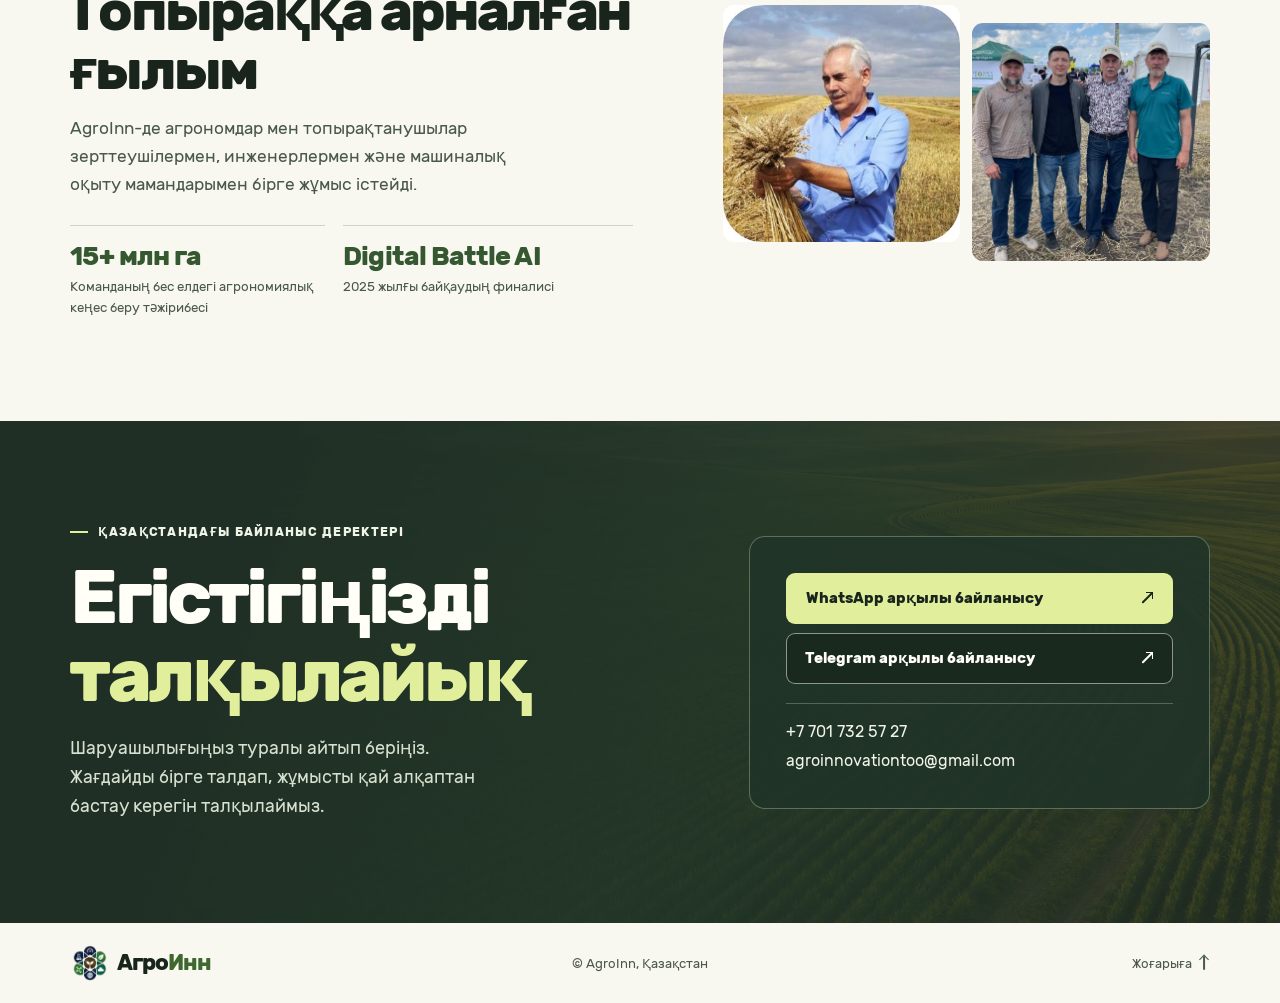
==== commit 54a1b5e5: "Update agronomist portrait on both language pages" ====
--- a/kk/index.html
+++ b/kk/index.html
@@ -181,7 +181,7 @@
           </div>
         </div>
         <div class="team-photos">
-          <img src="../assets/agronomist.webp" width="264" height="224" alt="AgroInn агрономы егістікте масақты қарап тұр" loading="lazy">
+          <img src="../assets/agronomist-portrait.jpg" width="338" height="338" alt="AgroInn агрономы егістікте масақты қарап тұр" loading="lazy">
           <img class="team-group-photo" src="../assets/team-group.webp" width="959" height="960" alt="Ауыл шаруашылығы көрмесіндегі топтық сурет" loading="lazy">
         </div>
       </div>
--- a/assets/styles.css
+++ b/assets/styles.css
@@ -654,7 +654,6 @@
 }
 
 .team-photos img { width: 100%; height: auto; border-radius: 11px; }
-.team-photos img:first-child { aspect-ratio: .93; object-fit: cover; }
 .team-photos img:nth-child(2) { transform: translateY(19px); }
 
 .contact {
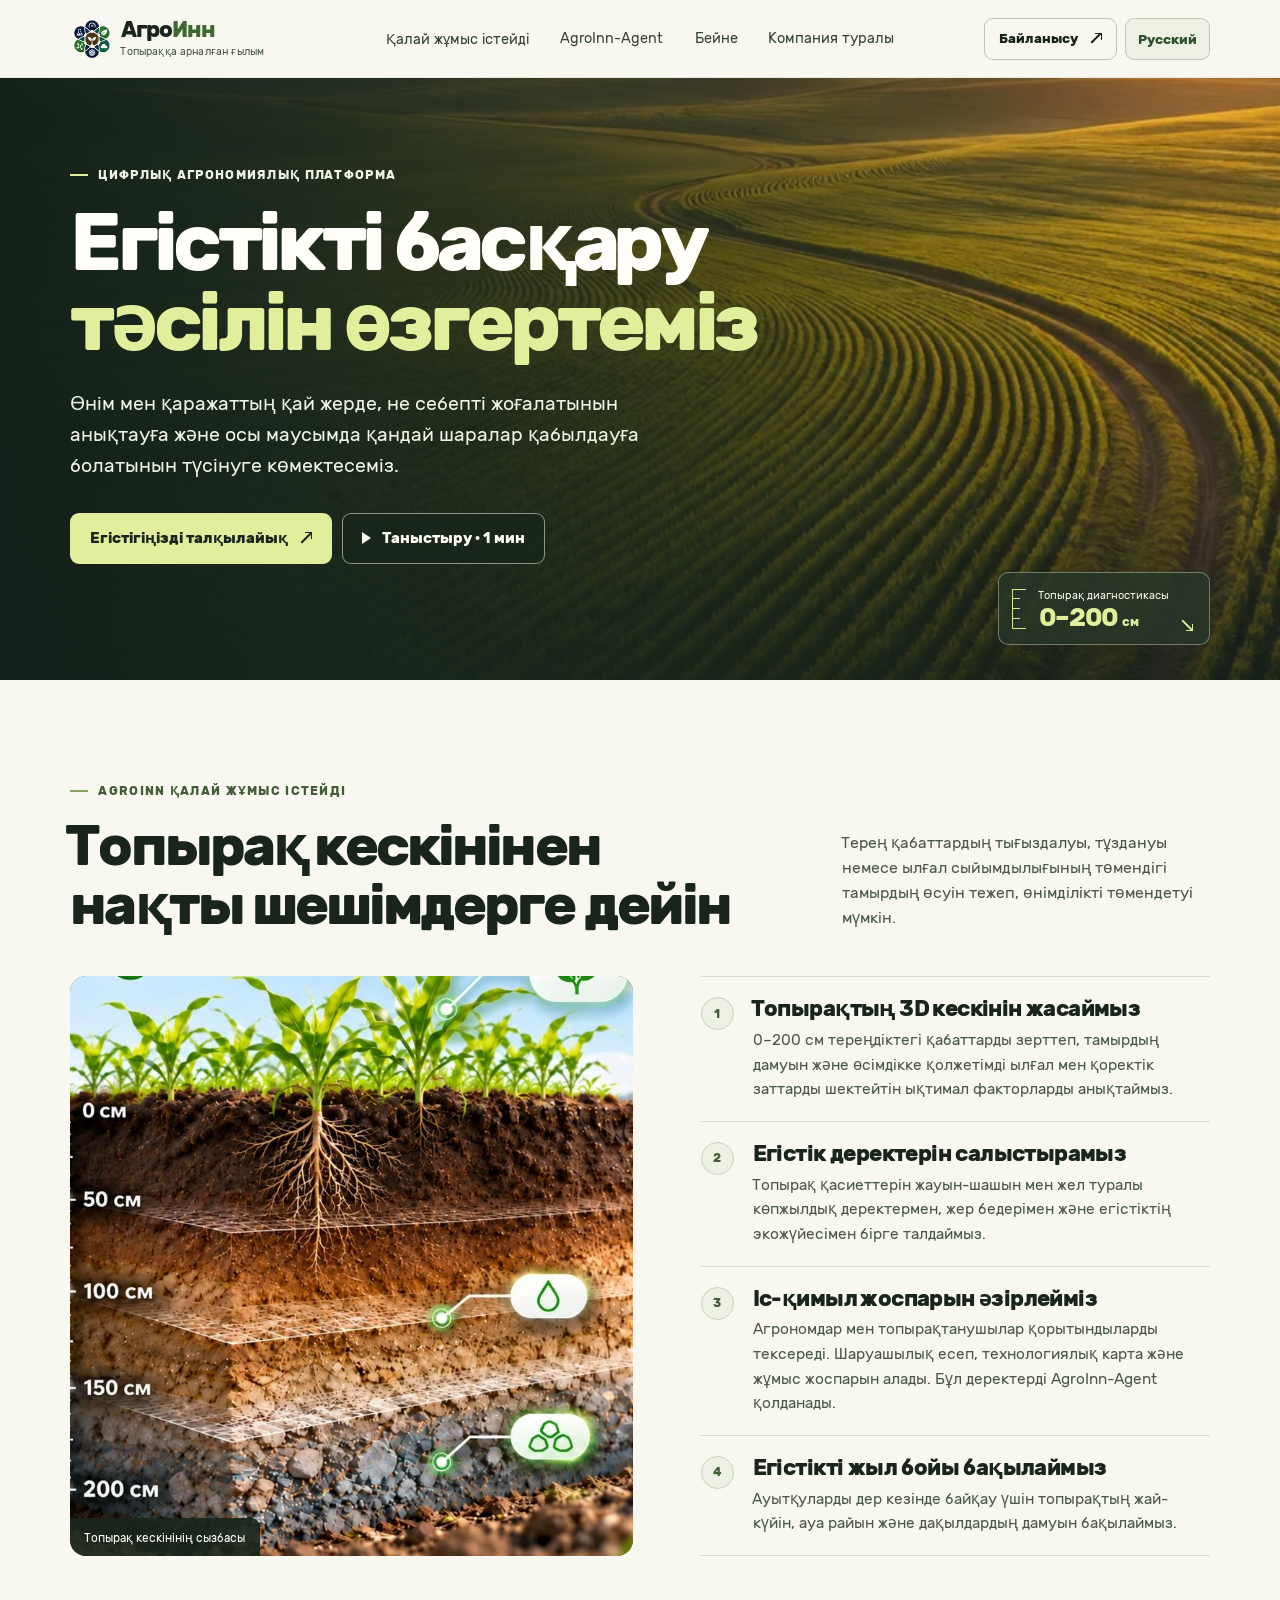
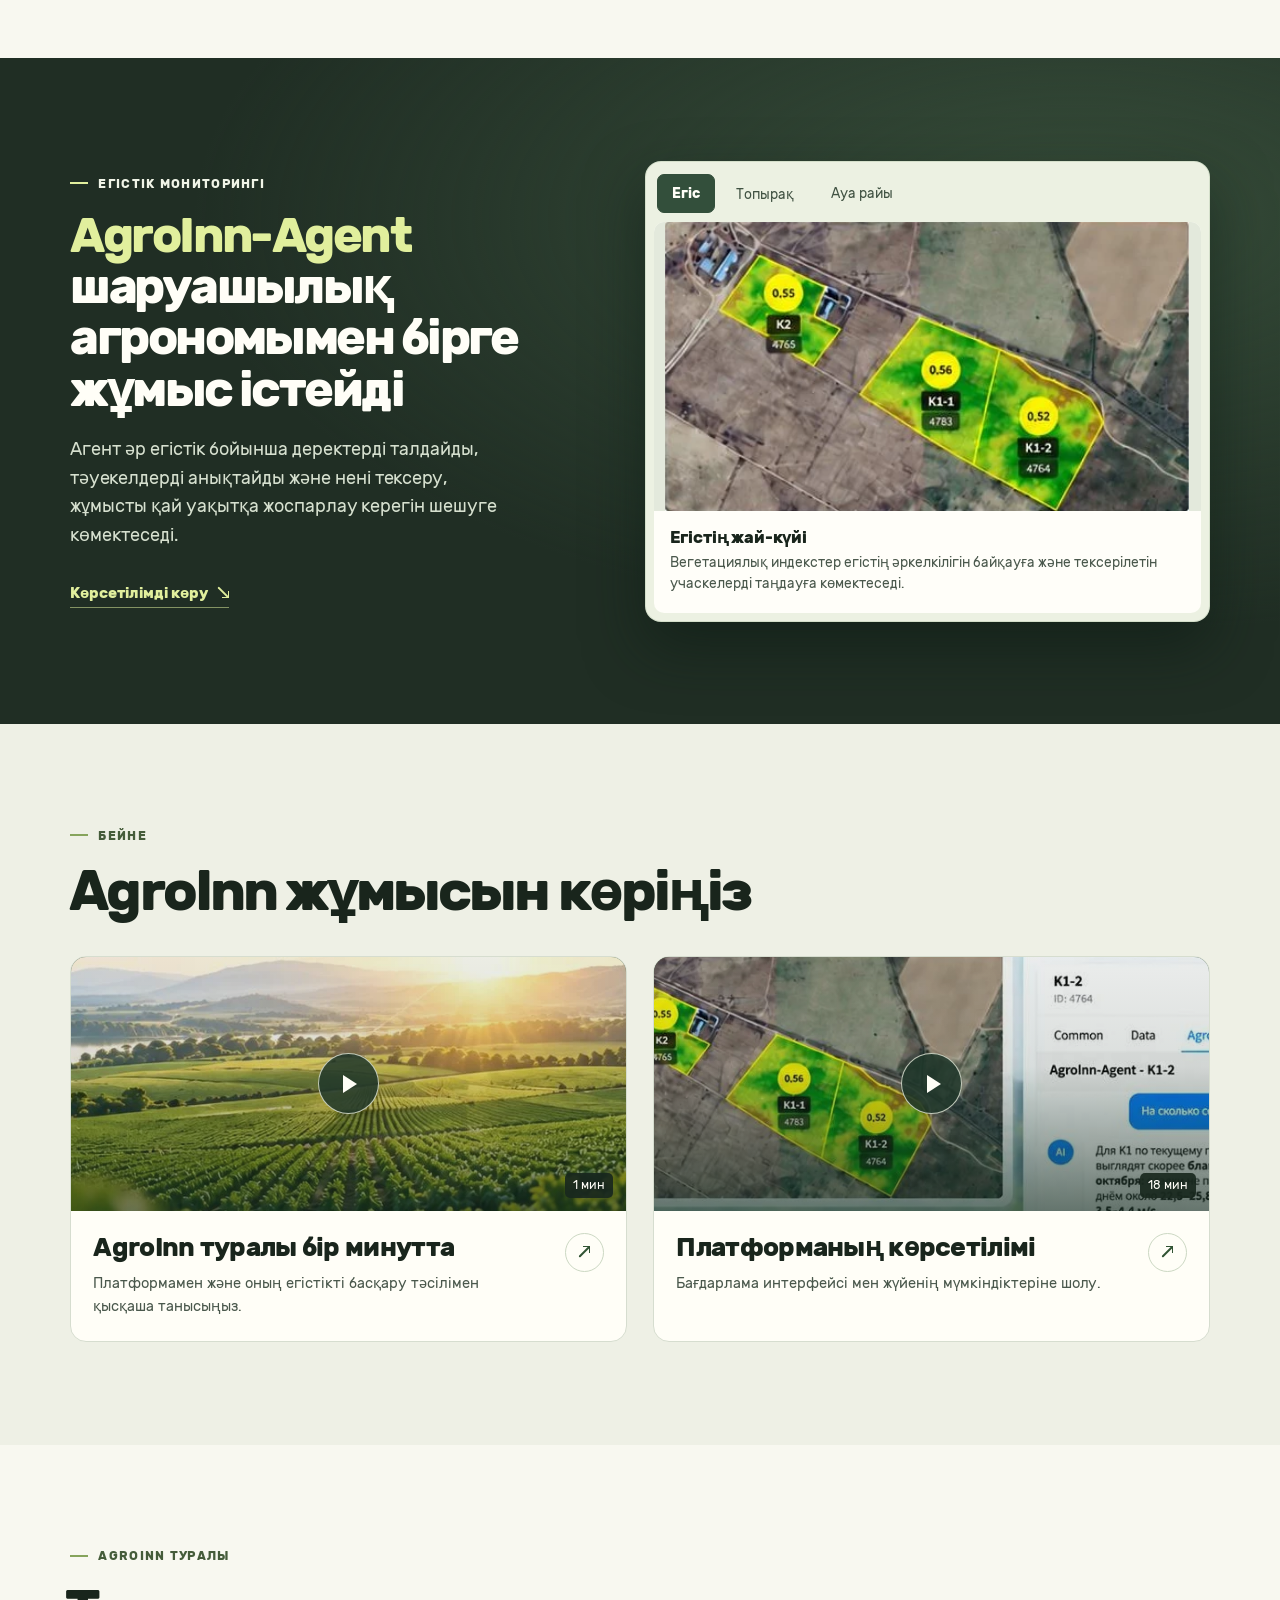
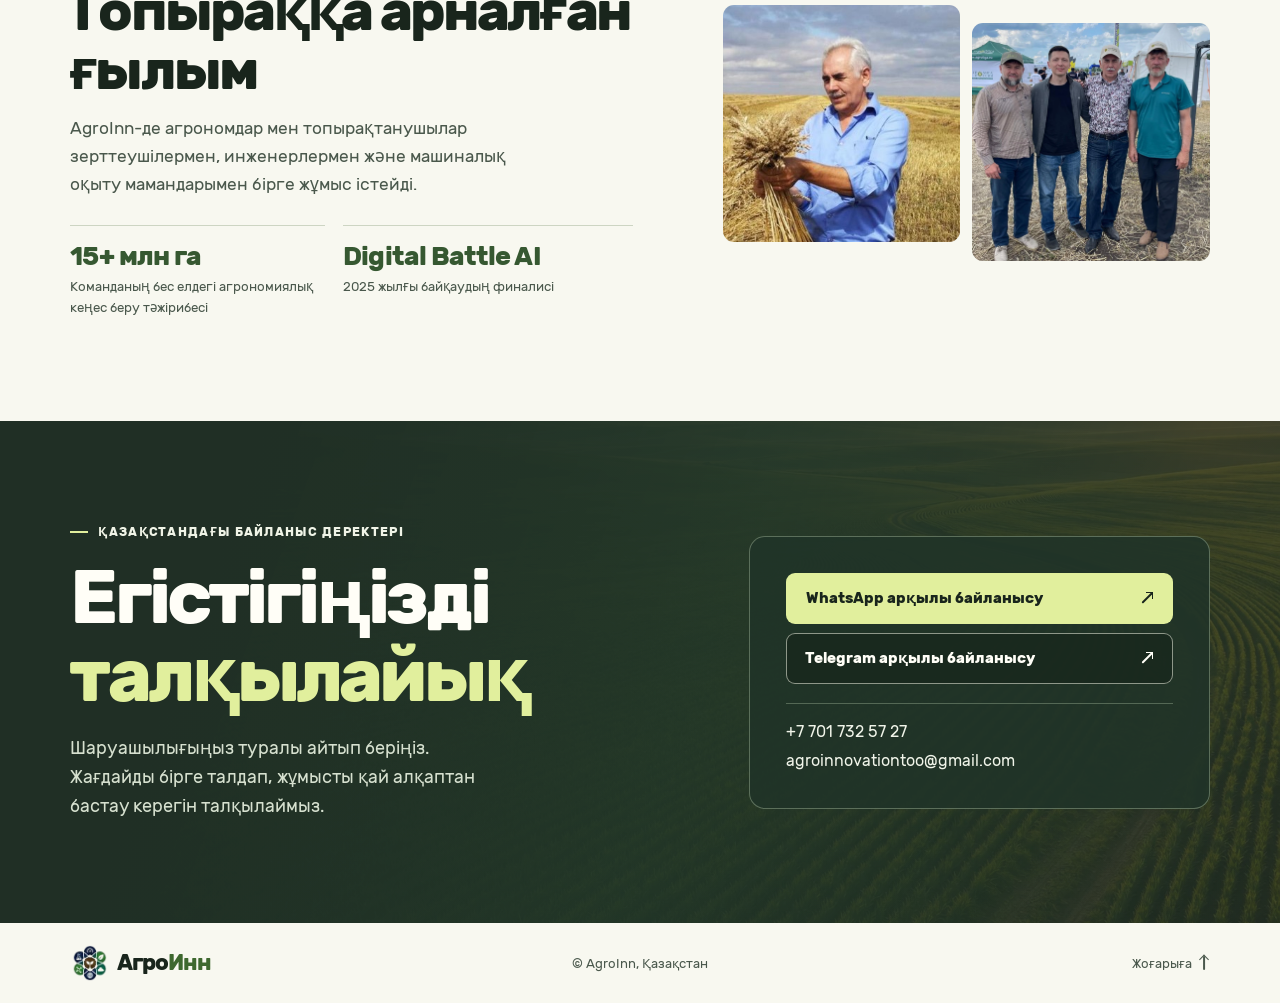
==== commit 72c7a7cb: "Use the full-bleed agronomist portrait" ====
--- a/kk/index.html
+++ b/kk/index.html
@@ -181,7 +181,7 @@
           </div>
         </div>
         <div class="team-photos">
-          <img src="../assets/agronomist-portrait.jpg" width="338" height="338" alt="AgroInn агрономы егістікте масақты қарап тұр" loading="lazy">
+          <img src="../assets/agronomist-portrait.jpg?v=525d51a2" width="338" height="338" alt="AgroInn агрономы егістікте масақты қарап тұр" loading="lazy">
           <img class="team-group-photo" src="../assets/team-group.webp" width="959" height="960" alt="Ауыл шаруашылығы көрмесіндегі топтық сурет" loading="lazy">
         </div>
       </div>
